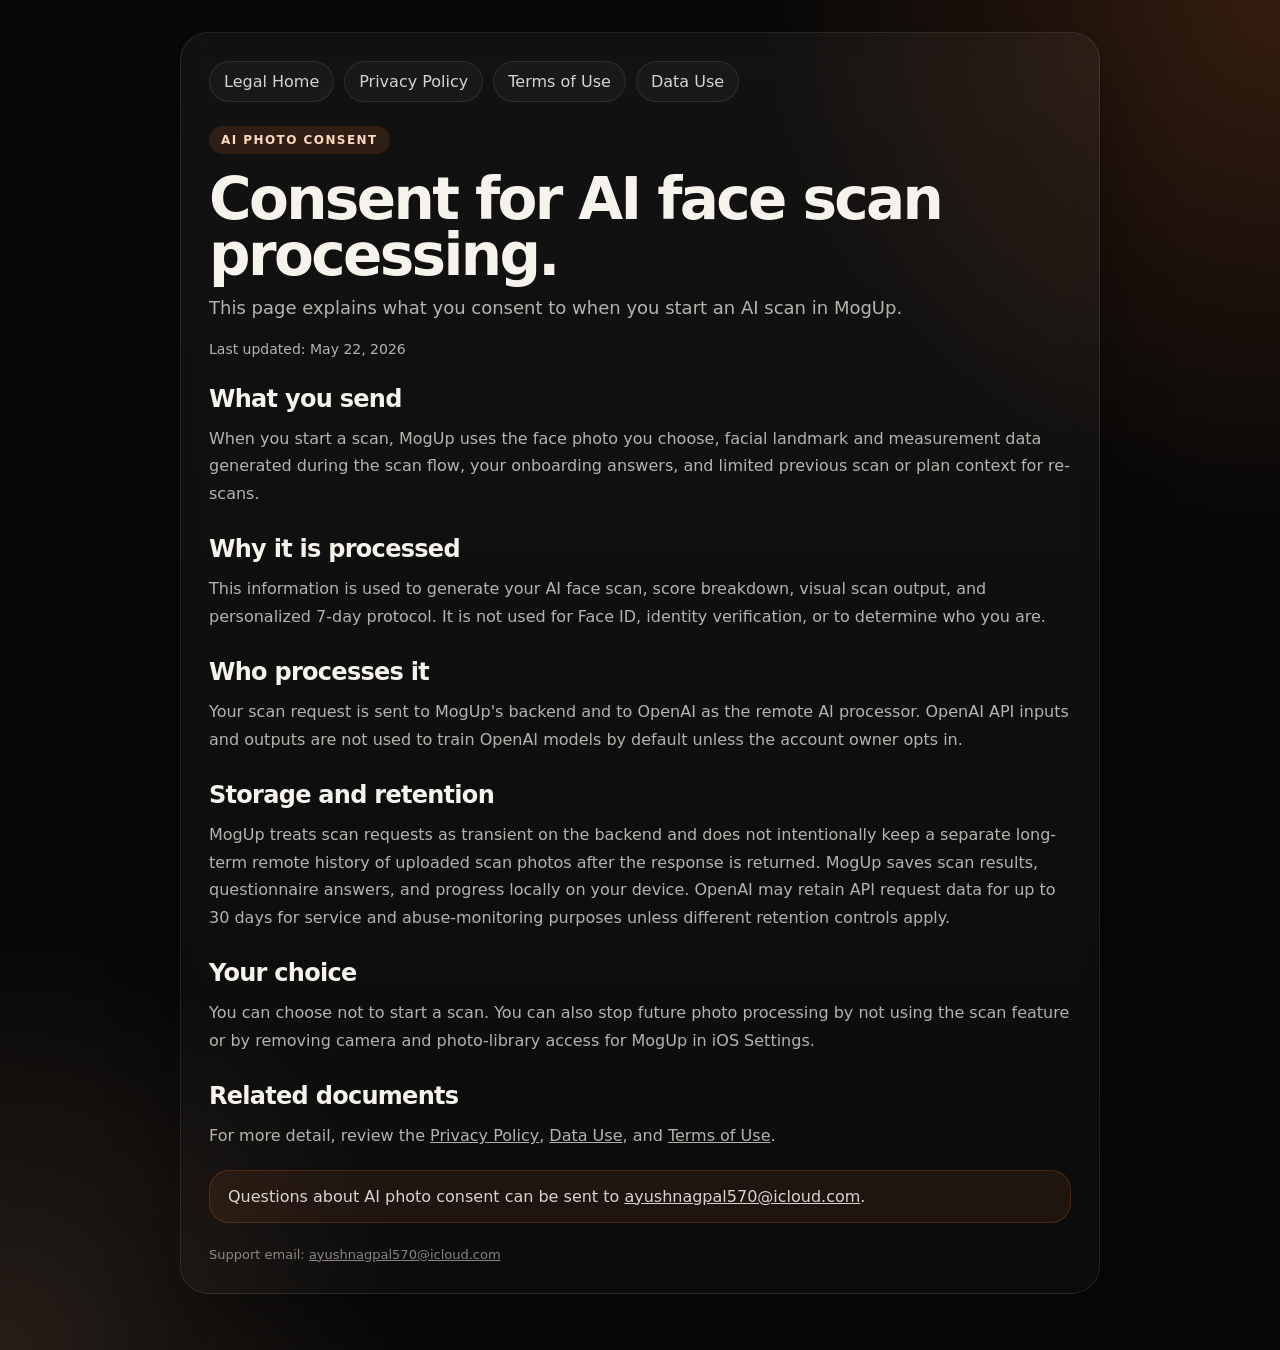
==== ai-photo-consent/index.html @ 71014983 "Publish AI photo consent page at site root" ====
<!doctype html>
<html lang="en">
  <head>
    <meta charset="utf-8">
    <meta name="viewport" content="width=device-width, initial-scale=1">
    <title>MogUp AI Photo Consent</title>
    <meta name="description" content="AI photo consent details for MogUp.">
    <link rel="stylesheet" href="../styles.css">
  </head>
  <body>
    <main class="shell">
      <article class="article">
        <nav class="top-nav">
          <a href="../">Legal Home</a>
          <a href="../privacy/">Privacy Policy</a>
          <a href="../terms/">Terms of Use</a>
          <a href="../data-use/">Data Use</a>
        </nav>

        <div class="eyebrow">AI Photo Consent</div>
        <h1>Consent for AI face scan processing.</h1>
        <p class="lede">This page explains what you consent to when you start an AI scan in MogUp.</p>
        <div class="meta">Last updated: May 22, 2026</div>

        <h2>What you send</h2>
        <p>When you start a scan, MogUp uses the face photo you choose, facial landmark and measurement data generated during the scan flow, your onboarding answers, and limited previous scan or plan context for re-scans.</p>

        <h2>Why it is processed</h2>
        <p>This information is used to generate your AI face scan, score breakdown, visual scan output, and personalized 7-day protocol. It is not used for Face ID, identity verification, or to determine who you are.</p>

        <h2>Who processes it</h2>
        <p>Your scan request is sent to MogUp's backend and to OpenAI as the remote AI processor. OpenAI API inputs and outputs are not used to train OpenAI models by default unless the account owner opts in.</p>

        <h2>Storage and retention</h2>
        <p>MogUp treats scan requests as transient on the backend and does not intentionally keep a separate long-term remote history of uploaded scan photos after the response is returned. MogUp saves scan results, questionnaire answers, and progress locally on your device. OpenAI may retain API request data for up to 30 days for service and abuse-monitoring purposes unless different retention controls apply.</p>

        <h2>Your choice</h2>
        <p>You can choose not to start a scan. You can also stop future photo processing by not using the scan feature or by removing camera and photo-library access for MogUp in iOS Settings.</p>

        <h2>Related documents</h2>
        <p>For more detail, review the <a href="../privacy/">Privacy Policy</a>, <a href="../data-use/">Data Use</a>, and <a href="../terms/">Terms of Use</a>.</p>

        <div class="callout">
          Questions about AI photo consent can be sent to <a href="mailto:ayushnagpal570@icloud.com">ayushnagpal570@icloud.com</a>.
        </div>

        <div class="footer">Support email: <a href="mailto:ayushnagpal570@icloud.com">ayushnagpal570@icloud.com</a></div>
      </article>
    </main>
  </body>
</html>
---- styles.css ----
:root {
  color-scheme: dark;
  --bg: #080808;
  --bg-soft: #121212;
  --card: rgba(255, 255, 255, 0.05);
  --border: rgba(255, 255, 255, 0.09);
  --text: #f6f2ec;
  --muted: rgba(246, 242, 236, 0.72);
  --muted-strong: rgba(246, 242, 236, 0.86);
  --accent: #ff7a2f;
  --accent-soft: #ffd8be;
  --shadow: 0 28px 70px rgba(0, 0, 0, 0.32);
  --radius: 28px;
  --content-width: 920px;
}

* {
  box-sizing: border-box;
}

html,
body {
  margin: 0;
  min-height: 100%;
  background:
    radial-gradient(circle at top right, rgba(255, 122, 47, 0.18), transparent 28%),
    radial-gradient(circle at bottom left, rgba(255, 185, 138, 0.12), transparent 22%),
    var(--bg);
  color: var(--text);
  font-family: Inter, ui-sans-serif, system-ui, -apple-system, BlinkMacSystemFont, "Segoe UI", sans-serif;
}

a {
  color: inherit;
}

.shell {
  width: min(calc(100% - 32px), var(--content-width));
  margin: 0 auto;
  padding: 32px 0 56px;
}

.hero,
.article,
.card {
  background: linear-gradient(180deg, rgba(255, 255, 255, 0.045), rgba(255, 255, 255, 0.02));
  border: 1px solid var(--border);
  border-radius: var(--radius);
  box-shadow: var(--shadow);
  backdrop-filter: blur(14px);
}

.hero {
  padding: 28px;
  margin-bottom: 22px;
}

.eyebrow {
  display: inline-flex;
  align-items: center;
  gap: 8px;
  padding: 7px 12px;
  border-radius: 999px;
  background: rgba(255, 122, 47, 0.12);
  color: var(--accent-soft);
  font-size: 12px;
  font-weight: 700;
  letter-spacing: 0.12em;
  text-transform: uppercase;
}

h1 {
  margin: 18px 0 10px;
  font-size: clamp(36px, 5vw, 58px);
  line-height: 0.96;
  letter-spacing: -0.045em;
}

.hero p,
.lede {
  margin: 0;
  max-width: 700px;
  color: var(--muted);
  font-size: 18px;
  line-height: 1.65;
}

.hero-actions {
  display: flex;
  flex-wrap: wrap;
  gap: 12px;
  margin-top: 22px;
}

.button-primary,
.button-secondary {
  display: inline-flex;
  align-items: center;
  justify-content: center;
  min-height: 48px;
  padding: 0 18px;
  border-radius: 999px;
  text-decoration: none;
  font-weight: 700;
  transition: transform 160ms ease, border-color 160ms ease, background 160ms ease;
}

.button-primary {
  background: var(--accent);
  color: #14110e;
}

.button-secondary {
  border: 1px solid var(--border);
  background: rgba(255, 255, 255, 0.04);
  color: var(--muted-strong);
}

.button-primary:hover,
.button-secondary:hover {
  transform: translateY(-1px);
}

.meta {
  margin-top: 18px;
  color: var(--muted);
  font-size: 14px;
}

.card-grid {
  display: grid;
  grid-template-columns: repeat(auto-fit, minmax(240px, 1fr));
  gap: 16px;
}

.card {
  display: block;
  padding: 22px;
  text-decoration: none;
  transition: transform 160ms ease, border-color 160ms ease, background 160ms ease;
}

.card:hover {
  transform: translateY(-2px);
  border-color: rgba(255, 122, 47, 0.45);
  background: linear-gradient(180deg, rgba(255, 122, 47, 0.1), rgba(255, 255, 255, 0.03));
}

.card h2 {
  margin: 16px 0 10px;
  font-size: 24px;
  line-height: 1.05;
  letter-spacing: -0.03em;
}

.card p {
  margin: 0;
  color: var(--muted);
  line-height: 1.58;
}

.card-icon {
  width: 44px;
  height: 44px;
  display: grid;
  place-items: center;
  border-radius: 14px;
  background: rgba(255, 122, 47, 0.14);
  color: var(--accent);
  font-weight: 800;
}

.article {
  padding: 28px;
}

.top-nav {
  display: flex;
  flex-wrap: wrap;
  gap: 10px;
  margin-bottom: 24px;
}

.top-nav a {
  text-decoration: none;
  color: var(--muted-strong);
  border: 1px solid var(--border);
  border-radius: 999px;
  padding: 10px 14px;
  background: rgba(255, 255, 255, 0.03);
}

.top-nav a:hover {
  border-color: rgba(255, 122, 47, 0.45);
}

h2 {
  margin: 30px 0 12px;
  font-size: 24px;
  line-height: 1.08;
  letter-spacing: -0.03em;
}

ul {
  margin: 10px 0 0;
  padding-left: 20px;
  color: var(--muted);
  line-height: 1.7;
}

p {
  margin: 0 0 14px;
  color: var(--muted);
  line-height: 1.72;
}

.callout {
  margin-top: 20px;
  padding: 16px 18px;
  border-radius: 20px;
  background: rgba(255, 122, 47, 0.08);
  border: 1px solid rgba(255, 122, 47, 0.18);
  color: var(--muted-strong);
}

.footer {
  margin-top: 22px;
  color: rgba(246, 242, 236, 0.52);
  font-size: 13px;
  line-height: 1.6;
}

@media (max-width: 640px) {
  .shell {
    width: min(calc(100% - 24px), var(--content-width));
    padding-top: 20px;
    padding-bottom: 32px;
  }

  .hero,
  .article {
    padding: 20px;
    border-radius: 22px;
  }

  .hero p,
  .lede {
    font-size: 16px;
  }
}
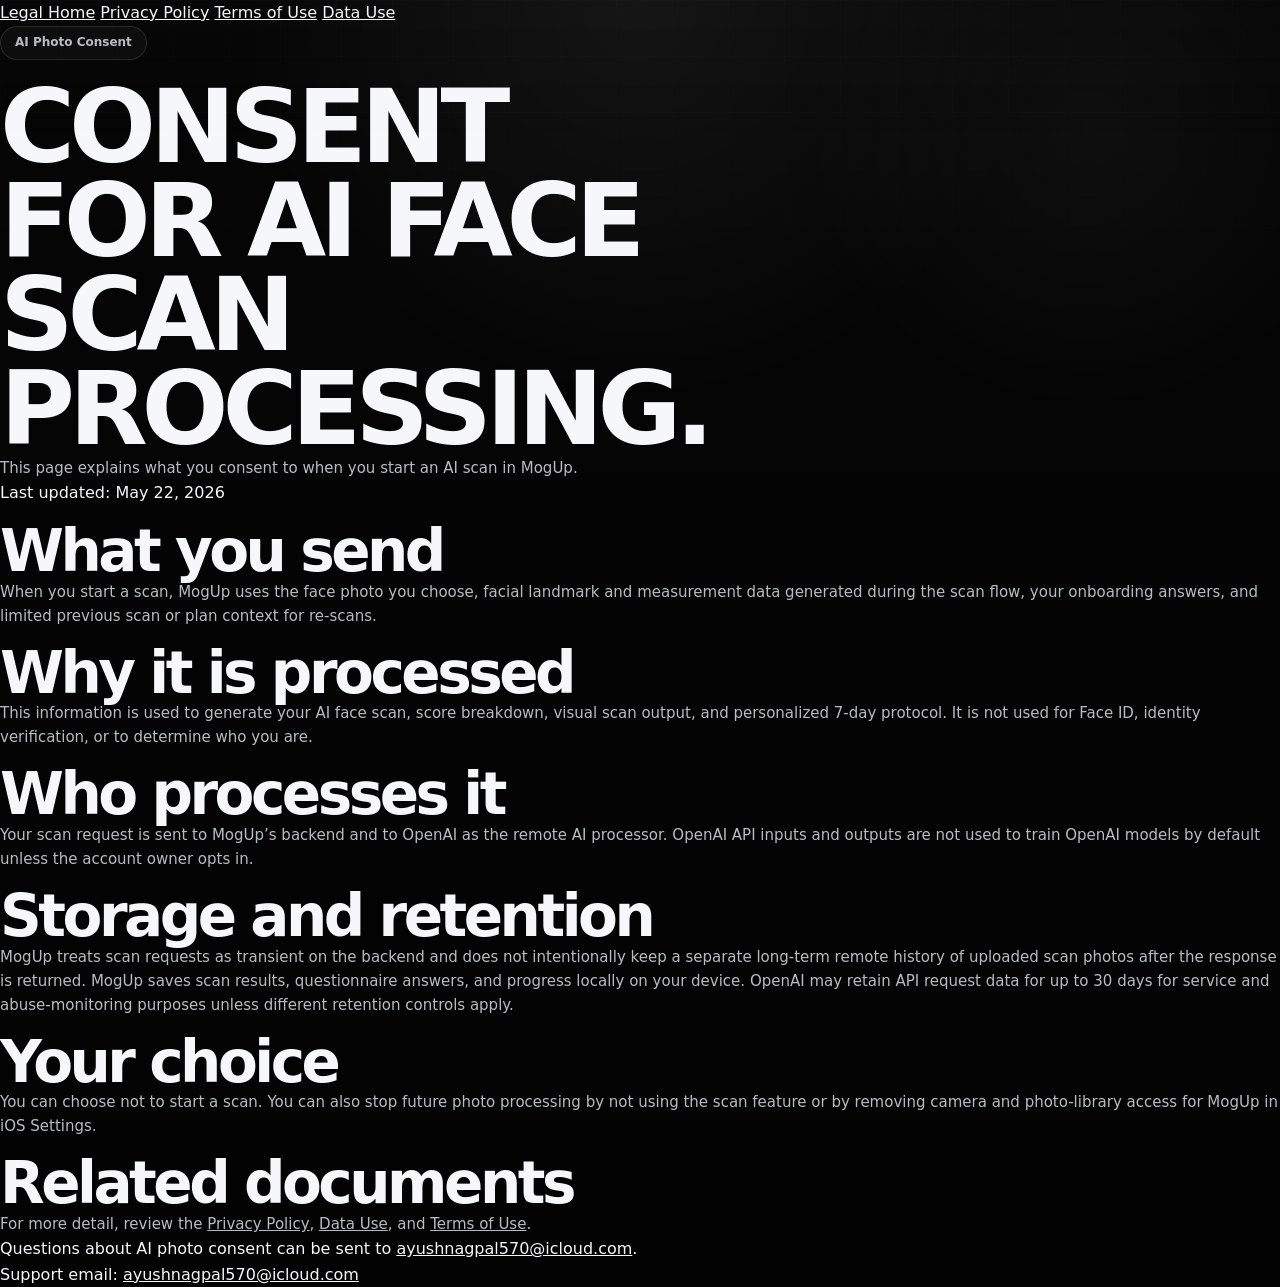
==== commit 61fd14f2: "Update MogUp landing page domain" ====
--- a/ai-photo-consent/index.html
+++ b/ai-photo-consent/index.html
@@ -5,6 +5,7 @@
     <meta name="viewport" content="width=device-width, initial-scale=1">
     <title>MogUp AI Photo Consent</title>
     <meta name="description" content="AI photo consent details for MogUp.">
+    <link rel="canonical" href="https://getmogup.com/ai-photo-consent/">
     <link rel="stylesheet" href="../styles.css">
   </head>
   <body>
@@ -29,7 +30,7 @@
         <p>This information is used to generate your AI face scan, score breakdown, visual scan output, and personalized 7-day protocol. It is not used for Face ID, identity verification, or to determine who you are.</p>
 
         <h2>Who processes it</h2>
-        <p>Your scan request is sent to MogUp's backend and to OpenAI as the remote AI processor. OpenAI API inputs and outputs are not used to train OpenAI models by default unless the account owner opts in.</p>
+        <p>Your scan request is sent to MogUp’s backend and to OpenAI as the remote AI processor. OpenAI API inputs and outputs are not used to train OpenAI models by default unless the account owner opts in.</p>
 
         <h2>Storage and retention</h2>
         <p>MogUp treats scan requests as transient on the backend and does not intentionally keep a separate long-term remote history of uploaded scan photos after the response is returned. MogUp saves scan results, questionnaire answers, and progress locally on your device. OpenAI may retain API request data for up to 30 days for service and abuse-monitoring purposes unless different retention controls apply.</p>
--- a/styles.css
+++ b/styles.css
@@ -1,250 +1,782 @@
 :root {
   color-scheme: dark;
-  --bg: #080808;
-  --bg-soft: #121212;
-  --card: rgba(255, 255, 255, 0.05);
-  --border: rgba(255, 255, 255, 0.09);
-  --text: #f6f2ec;
-  --muted: rgba(246, 242, 236, 0.72);
-  --muted-strong: rgba(246, 242, 236, 0.86);
-  --accent: #ff7a2f;
-  --accent-soft: #ffd8be;
-  --shadow: 0 28px 70px rgba(0, 0, 0, 0.32);
-  --radius: 28px;
-  --content-width: 920px;
+  --font-family-primary: Inter, "Inter Variable", "Helvetica Neue", ui-sans-serif, system-ui, sans-serif;
+  --font-size-base: 16px;
+  --font-size-xs: 12px;
+  --font-size-sm: 15px;
+  --font-size-md: 18px;
+  --font-size-lg: 22px;
+  --font-size-xl: 42px;
+  --font-size-2xl: 64px;
+  --font-weight-base: 400;
+  --font-weight-strong: 600;
+  --font-weight-heavy: 800;
+  --line-height-base: 1.6;
+  --content-width: 1280px;
+  --space-1: 4px;
+  --space-2: 8px;
+  --space-3: 16px;
+  --space-4: 24px;
+  --space-5: 32px;
+  --space-6: 48px;
+  --space-7: 72px;
+  --radius-pill: 999px;
+  --radius-lg: 22px;
+  --radius-xl: 34px;
+  --color-bg: #040404;
+  --color-bg-soft: #08090b;
+  --color-surface: #101114;
+  --color-surface-strong: #15171b;
+  --color-surface-soft: rgba(255, 255, 255, 0.03);
+  --color-border: rgba(255, 255, 255, 0.08);
+  --color-border-strong: rgba(255, 255, 255, 0.16);
+  --color-text-primary: #f5f7fa;
+  --color-text-secondary: #b7bcc4;
+  --color-text-muted: #8a9098;
+  --color-text-inverse: #080909;
+  --color-accent: #f5f5f2;
+  --shadow-shell: 0 38px 96px rgba(0, 0, 0, 0.45);
+  --shadow-card: 0 24px 50px rgba(0, 0, 0, 0.32);
+  --focus-ring: 0 0 0 3px rgba(255, 255, 255, 0.2);
 }
 
 * {
   box-sizing: border-box;
 }
 
-html,
+html {
+  scroll-behavior: smooth;
+}
+
 body {
   margin: 0;
   min-height: 100%;
   background:
-    radial-gradient(circle at top right, rgba(255, 122, 47, 0.18), transparent 28%),
-    radial-gradient(circle at bottom left, rgba(255, 185, 138, 0.12), transparent 22%),
-    var(--bg);
-  color: var(--text);
-  font-family: Inter, ui-sans-serif, system-ui, -apple-system, BlinkMacSystemFont, "Segoe UI", sans-serif;
+    radial-gradient(circle at top center, rgba(255, 255, 255, 0.06), transparent 28%),
+    radial-gradient(circle at 85% 10%, rgba(255, 255, 255, 0.04), transparent 18%),
+    linear-gradient(180deg, #050505 0%, #030303 100%);
+  color: var(--color-text-primary);
+  font-family: var(--font-family-primary);
+  font-size: var(--font-size-base);
+  font-weight: var(--font-weight-base);
+  line-height: var(--line-height-base);
+}
+
+body::before {
+  content: "";
+  position: fixed;
+  inset: 0;
+  pointer-events: none;
+  background:
+    linear-gradient(180deg, rgba(255, 255, 255, 0.03), transparent 18%),
+    linear-gradient(90deg, rgba(255, 255, 255, 0.018) 1px, transparent 1px),
+    linear-gradient(rgba(255, 255, 255, 0.018) 1px, transparent 1px);
+  background-size: auto, 56px 56px, 56px 56px;
+  mask-image: linear-gradient(180deg, rgba(0, 0, 0, 0.42), transparent 88%);
+}
+
+img {
+  display: block;
+  max-width: 100%;
 }
 
 a {
   color: inherit;
 }
 
-.shell {
+.site-shell {
   width: min(calc(100% - 32px), var(--content-width));
   margin: 0 auto;
-  padding: 32px 0 56px;
-}
-
-.hero,
-.article,
-.card {
-  background: linear-gradient(180deg, rgba(255, 255, 255, 0.045), rgba(255, 255, 255, 0.02));
-  border: 1px solid var(--border);
-  border-radius: var(--radius);
-  box-shadow: var(--shadow);
-  backdrop-filter: blur(14px);
-}
-
-.hero {
-  padding: 28px;
-  margin-bottom: 22px;
-}
-
-.eyebrow {
+  padding: 24px 0 42px;
+}
+
+.site-header,
+.section-block,
+.hero-section {
+  border: 1px solid var(--color-border);
+  background:
+    linear-gradient(180deg, rgba(255, 255, 255, 0.03), transparent 24%),
+    linear-gradient(180deg, rgba(18, 20, 24, 0.98), rgba(7, 8, 10, 0.98));
+  box-shadow: var(--shadow-shell);
+}
+
+.site-header,
+.hero-section,
+.section-block {
+  border-radius: var(--radius-xl);
+}
+
+.site-header {
+  display: flex;
+  align-items: center;
+  justify-content: space-between;
+  gap: var(--space-4);
+  padding: 18px 28px;
+}
+
+.brand-lockup {
   display: inline-flex;
   align-items: center;
-  gap: 8px;
-  padding: 7px 12px;
-  border-radius: 999px;
-  background: rgba(255, 122, 47, 0.12);
-  color: var(--accent-soft);
-  font-size: 12px;
-  font-weight: 700;
-  letter-spacing: 0.12em;
-  text-transform: uppercase;
-}
-
-h1 {
-  margin: 18px 0 10px;
-  font-size: clamp(36px, 5vw, 58px);
-  line-height: 0.96;
-  letter-spacing: -0.045em;
-}
-
-.hero p,
-.lede {
-  margin: 0;
-  max-width: 700px;
-  color: var(--muted);
-  font-size: 18px;
-  line-height: 1.65;
-}
-
-.hero-actions {
+  gap: 12px;
+  text-decoration: none;
+}
+
+.brand-lockup img {
+  width: 40px;
+  height: 40px;
+  border-radius: 14px;
+}
+
+.brand-lockup span {
+  font-size: 21px;
+  font-weight: var(--font-weight-heavy);
+  letter-spacing: -0.05em;
+}
+
+.site-nav,
+.header-actions,
+.hero-actions,
+.hero-points,
+.footer-links {
   display: flex;
   flex-wrap: wrap;
   gap: 12px;
-  margin-top: 22px;
-}
-
+}
+
+.site-nav a,
+.header-link,
+.header-button,
+.button-primary,
+.button-secondary,
+.docs-card,
+.visual-node {
+  transition:
+    transform 180ms ease,
+    border-color 180ms ease,
+    background-color 180ms ease,
+    color 180ms ease,
+    box-shadow 180ms ease;
+}
+
+.site-nav a,
+.header-link {
+  color: var(--color-text-secondary);
+  font-size: var(--font-size-xs);
+  font-weight: var(--font-weight-strong);
+  text-decoration: none;
+}
+
+.site-nav a {
+  position: relative;
+  padding: 10px 2px;
+}
+
+.site-nav a::after {
+  content: "";
+  position: absolute;
+  right: 0;
+  bottom: 0;
+  left: 0;
+  height: 2px;
+  background: rgba(255, 255, 255, 0.9);
+  transform: scaleX(0);
+  transform-origin: center;
+}
+
+.site-nav a.is-active,
+.site-nav a:hover {
+  color: var(--color-text-primary);
+}
+
+.site-nav a.is-active::after,
+.site-nav a:hover::after {
+  transform: scaleX(1);
+}
+
+.header-actions {
+  align-items: center;
+}
+
+.header-link {
+  min-height: 42px;
+  display: inline-flex;
+  align-items: center;
+}
+
+.header-button,
 .button-primary,
 .button-secondary {
   display: inline-flex;
   align-items: center;
   justify-content: center;
-  min-height: 48px;
-  padding: 0 18px;
+  min-height: 52px;
+  padding: 0 22px;
+  border-radius: 16px;
+  border: 1px solid transparent;
+  font-size: var(--font-size-sm);
+  font-weight: var(--font-weight-strong);
+  text-decoration: none;
+}
+
+.header-button,
+.button-primary {
+  background: var(--color-accent);
+  color: var(--color-text-inverse);
+}
+
+.button-secondary {
+  border-color: var(--color-border-strong);
+  background: rgba(255, 255, 255, 0.02);
+  color: var(--color-text-primary);
+}
+
+.hero-section {
+  position: relative;
+  display: grid;
+  grid-template-columns: minmax(0, 1fr) minmax(360px, 0.9fr);
+  gap: var(--space-5);
+  margin-top: 18px;
+  padding: 36px;
+  overflow: hidden;
+}
+
+.hero-section::before {
+  content: "";
+  position: absolute;
+  inset: 0;
+  background:
+    radial-gradient(circle at 22% 18%, rgba(255, 255, 255, 0.06), transparent 18%),
+    radial-gradient(circle at 80% 48%, rgba(255, 255, 255, 0.045), transparent 24%),
+    linear-gradient(120deg, transparent 0%, rgba(255, 255, 255, 0.02) 100%);
+  pointer-events: none;
+}
+
+.hero-copy,
+.hero-visual,
+.hero-stats {
+  position: relative;
+  z-index: 1;
+}
+
+.hero-copy {
+  max-width: 640px;
+  padding-top: 22px;
+}
+
+.eyebrow,
+.section-label,
+.card-index {
+  display: inline-flex;
+  align-items: center;
+  min-height: 34px;
+  padding: 0 14px;
+  border-radius: var(--radius-pill);
+  border: 1px solid rgba(255, 255, 255, 0.1);
+  background: rgba(255, 255, 255, 0.03);
+  color: var(--color-text-secondary);
+  font-size: var(--font-size-xs);
+  font-weight: var(--font-weight-strong);
+}
+
+h1,
+h2,
+h3 {
+  margin: 0;
+  letter-spacing: -0.06em;
+}
+
+h1 {
+  margin-top: 20px;
+  max-width: 10ch;
+  font-size: clamp(56px, 8vw, 110px);
+  font-weight: var(--font-weight-heavy);
+  line-height: 0.92;
+  text-transform: uppercase;
+}
+
+h1 span {
+  display: block;
+}
+
+.hero-emphasis {
+  color: rgba(255, 255, 255, 0.42);
+}
+
+h2 {
+  margin-top: 18px;
+  font-size: clamp(34px, 4.8vw, 58px);
+  line-height: 0.96;
+}
+
+h3 {
+  margin-top: 18px;
+  font-size: clamp(24px, 2.6vw, 30px);
+  line-height: 1.06;
+}
+
+p,
+li,
+span {
+  color: var(--color-text-secondary);
+}
+
+p,
+li {
+  margin: 0;
+  font-size: var(--font-size-sm);
+}
+
+.hero-lede,
+.section-heading p,
+.system-copy p,
+.system-card p {
+  margin-top: 18px;
+  max-width: 600px;
+  font-size: var(--font-size-md);
+  line-height: 1.65;
+}
+
+.hero-actions {
+  margin-top: 30px;
+}
+
+.button-primary:hover,
+.header-button:hover,
+.button-secondary:hover,
+.docs-card:hover {
+  transform: translateY(-2px);
+}
+
+.hero-points {
+  margin-top: 18px;
+  gap: 18px;
+}
+
+.hero-points span {
+  position: relative;
+  padding-left: 18px;
+  font-size: var(--font-size-xs);
+  font-weight: var(--font-weight-strong);
+}
+
+.hero-points span::before {
+  content: "";
+  position: absolute;
+  top: 6px;
+  left: 0;
+  width: 8px;
+  height: 8px;
   border-radius: 999px;
+  background: rgba(255, 255, 255, 0.84);
+  box-shadow: 0 0 0 4px rgba(255, 255, 255, 0.06);
+}
+
+.hero-visual {
+  position: relative;
+  min-height: 640px;
+  border-radius: 28px;
+  background:
+    radial-gradient(circle at 68% 30%, rgba(255, 255, 255, 0.08), transparent 22%),
+    linear-gradient(180deg, rgba(255, 255, 255, 0.04), rgba(255, 255, 255, 0.01));
+  border: 1px solid rgba(255, 255, 255, 0.06);
+  overflow: hidden;
+}
+
+.hero-visual::before {
+  content: "";
+  position: absolute;
+  inset: 18px;
+  border-radius: 24px;
+  border: 1px solid rgba(255, 255, 255, 0.05);
+  pointer-events: none;
+}
+
+.visual-rail {
+  position: absolute;
+  top: 98px;
+  right: 178px;
+  bottom: 132px;
+  width: 1px;
+  border-right: 1px dashed rgba(255, 255, 255, 0.18);
+}
+
+.visual-node {
+  position: absolute;
+  right: 170px;
+  display: inline-flex;
+  align-items: center;
+  min-height: 46px;
+  padding: 0 16px;
+  border-radius: 16px;
+  border: 1px solid rgba(255, 255, 255, 0.12);
+  background: rgba(20, 21, 25, 0.92);
+  color: var(--color-text-primary);
+  font-size: 13px;
+  font-weight: var(--font-weight-strong);
+  box-shadow: var(--shadow-card);
+}
+
+.visual-node::after {
+  content: "";
+  position: absolute;
+  top: 50%;
+  left: 100%;
+  width: 34px;
+  border-top: 1px dashed rgba(255, 255, 255, 0.18);
+}
+
+.visual-node-top {
+  top: 88px;
+}
+
+.visual-node-mid {
+  top: 204px;
+}
+
+.visual-node-low {
+  top: 320px;
+}
+
+.visual-node-bottom {
+  top: 438px;
+}
+
+.hero-device {
+  position: absolute;
+  margin: 0;
+}
+
+.hero-device-primary {
+  right: 36px;
+  bottom: -10px;
+  width: min(360px, 58%);
+}
+
+.hero-device-secondary {
+  left: 28px;
+  bottom: 30px;
+  width: min(214px, 34%);
+  transform: rotate(-8deg);
+}
+
+.device-shell {
+  overflow: hidden;
+  border-radius: 34px;
+  border: 1px solid rgba(255, 255, 255, 0.08);
+  background: linear-gradient(180deg, #1a1b1f, #090a0d);
+  box-shadow: 0 34px 80px rgba(0, 0, 0, 0.45);
+  padding: 10px;
+}
+
+.device-shell img {
+  width: 100%;
+  border-radius: 26px;
+  aspect-ratio: 1290 / 2796;
+  object-fit: cover;
+  object-position: center top;
+}
+
+.hero-stats {
+  grid-column: 1 / -1;
+  display: grid;
+  grid-template-columns: repeat(4, minmax(0, 1fr));
+  gap: 14px;
+}
+
+.stat-card,
+.feature-card,
+.system-card,
+.docs-card {
+  border-radius: var(--radius-lg);
+  border: 1px solid var(--color-border);
+  background:
+    linear-gradient(180deg, rgba(255, 255, 255, 0.03), transparent 28%),
+    var(--color-surface-soft);
+  box-shadow: var(--shadow-card);
+}
+
+.stat-card {
+  padding: 22px 20px;
+}
+
+.stat-card strong {
+  display: block;
+  color: var(--color-text-primary);
+  font-size: 34px;
+  font-weight: var(--font-weight-heavy);
+  line-height: 0.95;
+}
+
+.stat-card span {
+  display: block;
+  margin-top: 8px;
+  font-size: var(--font-size-xs);
+}
+
+.section-block {
+  margin-top: 20px;
+  padding: 34px;
+}
+
+.section-heading {
+  max-width: 760px;
+}
+
+.section-heading-centered {
+  margin: 0 auto;
+  text-align: center;
+}
+
+.feature-grid,
+.docs-grid,
+.system-grid {
+  display: grid;
+  gap: 18px;
+}
+
+.feature-grid {
+  grid-template-columns: repeat(3, minmax(0, 1fr));
+  margin-top: 28px;
+}
+
+.feature-card,
+.system-card,
+.docs-card {
+  padding: 26px;
+}
+
+.feature-card p,
+.docs-card span {
+  margin-top: 14px;
+}
+
+.system-section {
+  display: grid;
+  grid-template-columns: minmax(0, 0.92fr) minmax(0, 1.08fr);
+  gap: 22px;
+  align-items: start;
+}
+
+.step-list,
+.feature-list {
+  margin: 24px 0 0;
+  padding-left: 20px;
+}
+
+.step-list li + li,
+.feature-list li + li {
+  margin-top: 12px;
+}
+
+.step-list strong,
+.feature-list li {
+  color: var(--color-text-primary);
+}
+
+.step-list span {
+  display: block;
+  margin-top: 6px;
+}
+
+.system-grid {
+  grid-template-columns: repeat(2, minmax(0, 1fr));
+}
+
+.system-card-highlight {
+  background:
+    linear-gradient(180deg, rgba(255, 255, 255, 0.06), transparent 28%),
+    rgba(255, 255, 255, 0.05);
+  border-color: rgba(255, 255, 255, 0.12);
+}
+
+.docs-grid {
+  grid-template-columns: repeat(4, minmax(0, 1fr));
+  margin-top: 28px;
+}
+
+.docs-card {
+  display: block;
+  min-height: 220px;
   text-decoration: none;
-  font-weight: 700;
-  transition: transform 160ms ease, border-color 160ms ease, background 160ms ease;
-}
-
-.button-primary {
-  background: var(--accent);
-  color: #14110e;
-}
-
-.button-secondary {
-  border: 1px solid var(--border);
-  background: rgba(255, 255, 255, 0.04);
-  color: var(--muted-strong);
-}
-
-.button-primary:hover,
-.button-secondary:hover {
-  transform: translateY(-1px);
-}
-
-.meta {
+}
+
+.docs-card strong {
+  display: block;
   margin-top: 18px;
-  color: var(--muted);
-  font-size: 14px;
-}
-
-.card-grid {
+  color: var(--color-text-primary);
+  font-size: var(--font-size-lg);
+}
+
+.site-footer {
+  display: flex;
+  align-items: center;
+  justify-content: space-between;
+  gap: var(--space-4);
+  margin-top: 20px;
+  padding: 10px 8px 0;
+}
+
+.footer-copy {
   display: grid;
-  grid-template-columns: repeat(auto-fit, minmax(240px, 1fr));
-  gap: 16px;
-}
-
-.card {
-  display: block;
-  padding: 22px;
+  gap: 4px;
+}
+
+.footer-copy strong {
+  color: var(--color-text-primary);
+}
+
+.footer-copy span,
+.footer-links a {
+  color: var(--color-text-muted);
+  font-size: var(--font-size-xs);
   text-decoration: none;
-  transition: transform 160ms ease, border-color 160ms ease, background 160ms ease;
-}
-
-.card:hover {
-  transform: translateY(-2px);
-  border-color: rgba(255, 122, 47, 0.45);
-  background: linear-gradient(180deg, rgba(255, 122, 47, 0.1), rgba(255, 255, 255, 0.03));
-}
-
-.card h2 {
-  margin: 16px 0 10px;
-  font-size: 24px;
-  line-height: 1.05;
-  letter-spacing: -0.03em;
-}
-
-.card p {
-  margin: 0;
-  color: var(--muted);
-  line-height: 1.58;
-}
-
-.card-icon {
-  width: 44px;
-  height: 44px;
-  display: grid;
-  place-items: center;
-  border-radius: 14px;
-  background: rgba(255, 122, 47, 0.14);
-  color: var(--accent);
-  font-weight: 800;
-}
-
-.article {
-  padding: 28px;
-}
-
-.top-nav {
-  display: flex;
-  flex-wrap: wrap;
-  gap: 10px;
-  margin-bottom: 24px;
-}
-
-.top-nav a {
-  text-decoration: none;
-  color: var(--muted-strong);
-  border: 1px solid var(--border);
-  border-radius: 999px;
-  padding: 10px 14px;
-  background: rgba(255, 255, 255, 0.03);
-}
-
-.top-nav a:hover {
-  border-color: rgba(255, 122, 47, 0.45);
-}
-
-h2 {
-  margin: 30px 0 12px;
-  font-size: 24px;
-  line-height: 1.08;
-  letter-spacing: -0.03em;
-}
-
-ul {
-  margin: 10px 0 0;
-  padding-left: 20px;
-  color: var(--muted);
-  line-height: 1.7;
-}
-
-p {
-  margin: 0 0 14px;
-  color: var(--muted);
-  line-height: 1.72;
-}
-
-.callout {
-  margin-top: 20px;
-  padding: 16px 18px;
-  border-radius: 20px;
-  background: rgba(255, 122, 47, 0.08);
-  border: 1px solid rgba(255, 122, 47, 0.18);
-  color: var(--muted-strong);
-}
-
-.footer {
-  margin-top: 22px;
-  color: rgba(246, 242, 236, 0.52);
-  font-size: 13px;
-  line-height: 1.6;
+}
+
+a:focus-visible,
+button:focus-visible {
+  outline: none;
+  box-shadow: var(--focus-ring);
+}
+
+@media (max-width: 1180px) {
+  .site-header {
+    flex-wrap: wrap;
+    justify-content: center;
+  }
+
+  .hero-section,
+  .system-section {
+    grid-template-columns: 1fr;
+  }
+
+  .hero-copy {
+    max-width: none;
+  }
+
+  .hero-visual {
+    min-height: 560px;
+  }
+
+  .hero-device-primary {
+    right: 28px;
+    width: min(340px, 56%);
+  }
+
+  .visual-node,
+  .visual-rail {
+    right: 154px;
+  }
+
+  .docs-grid {
+    grid-template-columns: repeat(2, minmax(0, 1fr));
+  }
+}
+
+@media (max-width: 900px) {
+  .site-shell {
+    width: min(calc(100% - 24px), var(--content-width));
+    padding-top: 12px;
+  }
+
+  .site-header,
+  .hero-section,
+  .section-block {
+    padding: 24px;
+  }
+
+  .site-nav,
+  .header-actions {
+    justify-content: center;
+  }
+
+  .feature-grid,
+  .hero-stats,
+  .system-grid,
+  .docs-grid {
+    grid-template-columns: 1fr;
+  }
+
+  .hero-visual {
+    min-height: 690px;
+  }
+
+  .visual-node {
+    right: auto;
+    left: 18px;
+  }
+
+  .visual-node::after,
+  .visual-rail {
+    display: none;
+  }
+
+  .visual-node-top {
+    top: 20px;
+  }
+
+  .visual-node-mid {
+    top: 76px;
+  }
+
+  .visual-node-low {
+    top: 132px;
+  }
+
+  .visual-node-bottom {
+    top: 188px;
+  }
+
+  .hero-device-secondary {
+    left: 18px;
+    bottom: 24px;
+  }
+
+  .hero-device-primary {
+    right: 18px;
+    width: min(320px, 66%);
+  }
+
+  .site-footer {
+    flex-direction: column;
+    align-items: flex-start;
+  }
 }
 
 @media (max-width: 640px) {
-  .shell {
-    width: min(calc(100% - 24px), var(--content-width));
-    padding-top: 20px;
-    padding-bottom: 32px;
-  }
-
-  .hero,
-  .article {
-    padding: 20px;
-    border-radius: 22px;
-  }
-
-  .hero p,
-  .lede {
+  .brand-lockup span {
+    font-size: 18px;
+  }
+
+  h1 {
+    font-size: clamp(42px, 16vw, 68px);
+  }
+
+  h2 {
+    font-size: clamp(30px, 10vw, 42px);
+  }
+
+  .hero-lede,
+  .section-heading p,
+  .system-copy p,
+  .system-card p {
     font-size: 16px;
   }
-}
+
+  .hero-visual {
+    min-height: 620px;
+  }
+
+  .hero-device-primary {
+    width: min(280px, 74%);
+  }
+
+  .hero-device-secondary {
+    width: min(180px, 48%);
+  }
+
+  .button-primary,
+  .button-secondary,
+  .header-button {
+    width: 100%;
+  }
+}
